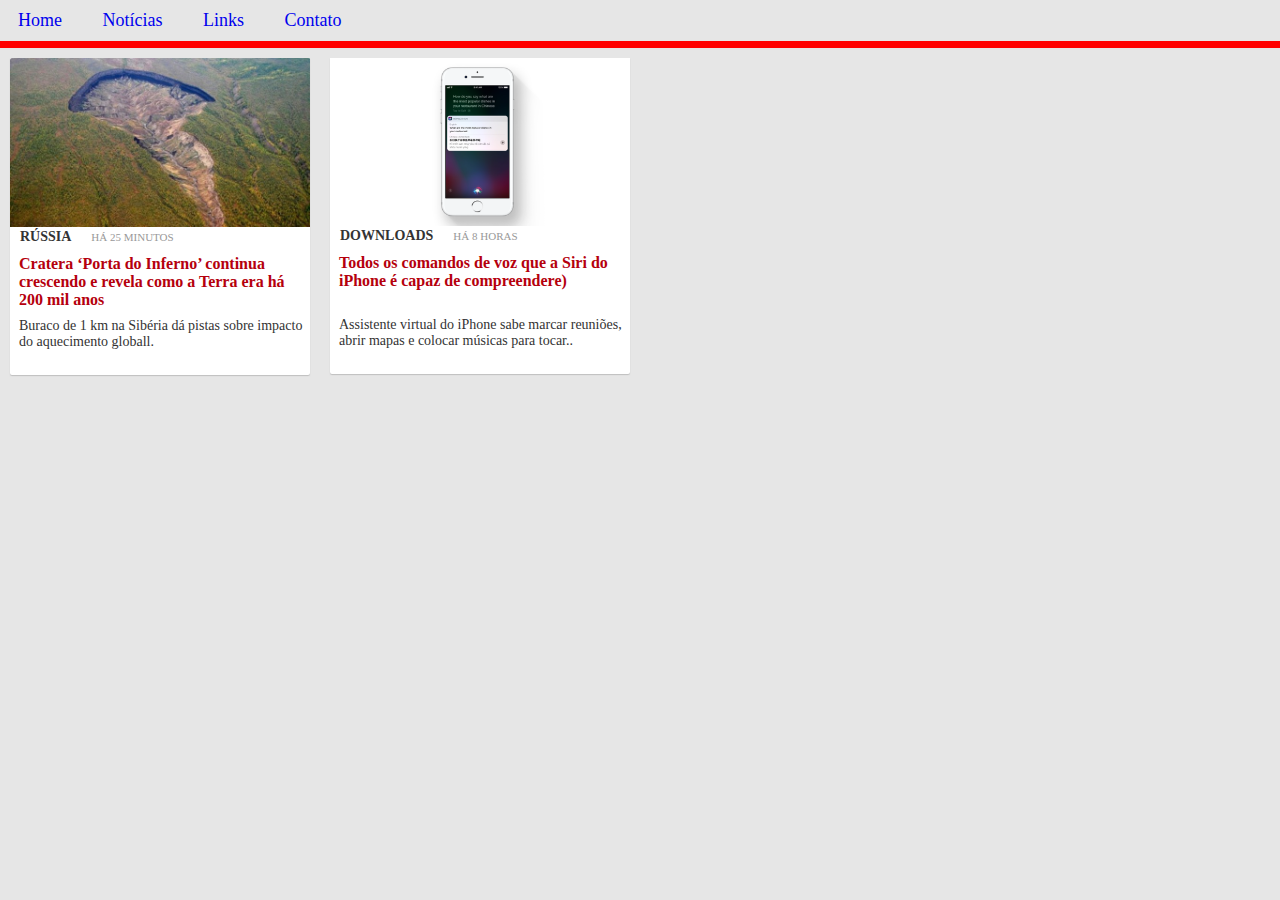
==== pm-proj002/index.html @ 6e21061e "Projetos makets" ====
<!DOCTYPE html>

<html lang="pt-br">
    
    <head>
       <meta charset="UTF-8">
        <title>pm-proj002-noticia</title>
          
        <link rel="stylesheet" href="estilo.css">
    </head>
    
    <body>
        <div class="menu">   
        <ul>
       
        <li><a href="#">Home</a></li>
        <li><a href="#">Notícias</a></li>
        <li><a href="#">Links</a></li>
        <li><a href="#">Contato</a></li>
        </ul>
        </div>    
        <hr>
         
        <div class="noticia"> 
                 
        <a href="http://bit.ly/pm-proj002-noticia">
           
            <img src="cratera.jpg" alt="Cratera" title="Localizada na floresta boreal da Sibéria, enorme cratera cresce, em média, 10 metros por ano e serve de alerta contra o desmatamento e o aquecimento global (Foto: Alexander Gabyshev )" width="100%">
            
          </a>
                    
        <span class="local">Rússia</span>
            
        <span class="tempo">Há 25 minutos</span>
            
        <a href="http://bit.ly/pm-proj002-noticia">
            <h2 class="title">Cratera ‘Porta do Inferno’ continua crescendo e revela como a Terra era há 200 mil anos</h2>
        </a>
            
        <p class="title-2">Buraco de 1 km na Sibéria dá pistas sobre impacto do aquecimento globall.</p>
    
        </div>
    
        <p></p>
        
         <div class="noticia">
         
         <a  href= "http://www.techtudo.com.br/listas/2017/08/todos-os-comandos-de-voz-que-a-siri-do-iphone-e-capaz-de-compreender.ghtml">
         <img src="Siri.png" alt="Iphone" title="Siri está mais inteligente no iOS 11 (Foto: Divulgação/Apple)" width="100%"/>
            
        </a>     
                            
                        
        <span class="local">Downloads</span>
        
        <span class="tempo">Há 8 horas</span>
            
        
            
        <a href="http://www.techtudo.com.br/listas/2017/08/todos-os-comandos-de-voz-que-a-siri-do-iphone-e-capaz-de-compreender.ghtml">
            <h2 class="title">Todos os comandos de voz que a Siri do iPhone é capaz de compreendere)</h2>
        </a>
        <p class="title-2">Assistente virtual do iPhone sabe marcar reuniões, abrir mapas e colocar músicas para tocar..</p>
        </div>
        
            
    </body>
</html>
---- pm-proj002/estilo.css ----
*{
    padding: 0;
    margin: 0;
}
body {
    
    background-color:#e6e6e6;
    font-family:open sans;
    width: 100%;
}

.menu{
    list-style: none;
    font-size:18px;
     text-decoration-color: #ffffff;
     
}
.menu li{
     display:inline-block;
     margin:8px;
     padding: 2px 10px;
    text-decoration-color: #ffffff;
    
         
    
}
.menu li a:hover{
     border-bottom: 3px solid #EA0000; 
     color:white;
}

hr{
      border: 1px solid #f00;
      background-color: #f00;
      height: 5px;
    
}
.noticia{
   width: 300px;
   background-color:#ffffff;
   border-radius: 0 0 2px 2px;
   box-shadow: 0 1px 1px rgba(153, 153, 153, 0.5);
   display:table;
   margin:10px;
   float: left;

   
}


img {
    
     border-radius:2px 1px 0 0;
     transition: 0,2s;
     display:block;
     
           
}

  
.local{
    margin-right: 10px;    
    overflow: visible;
    color:#333333;
    font-size:14px;
    font-weight: 600;
    line-height: 16px;
    text-transform: uppercase;
    margin:10px; 

}

.tempo {
    color: #999999;
    font-size: 11px;
    font-weight: 300;
    line-height: 16px;
    text-transform: uppercase;
    margin:10px;
    
              
}

.title{
    width:283px;
    height:54px;
    color:#b5000d;
    font-size:16px;
    font-weight: 700;
    line-height: 18px;
    margin-top:10px;
    margin-left:9px;        
}
a{
    text-decoration:none;
}

.title-2 {
    color:#333333;
    font-size:14px;
    font-weight: 300;
    line-height: 16px;
    margin-top:9px;
    margin-left:9px;
    margin-bottom: 25px;
    
    
}
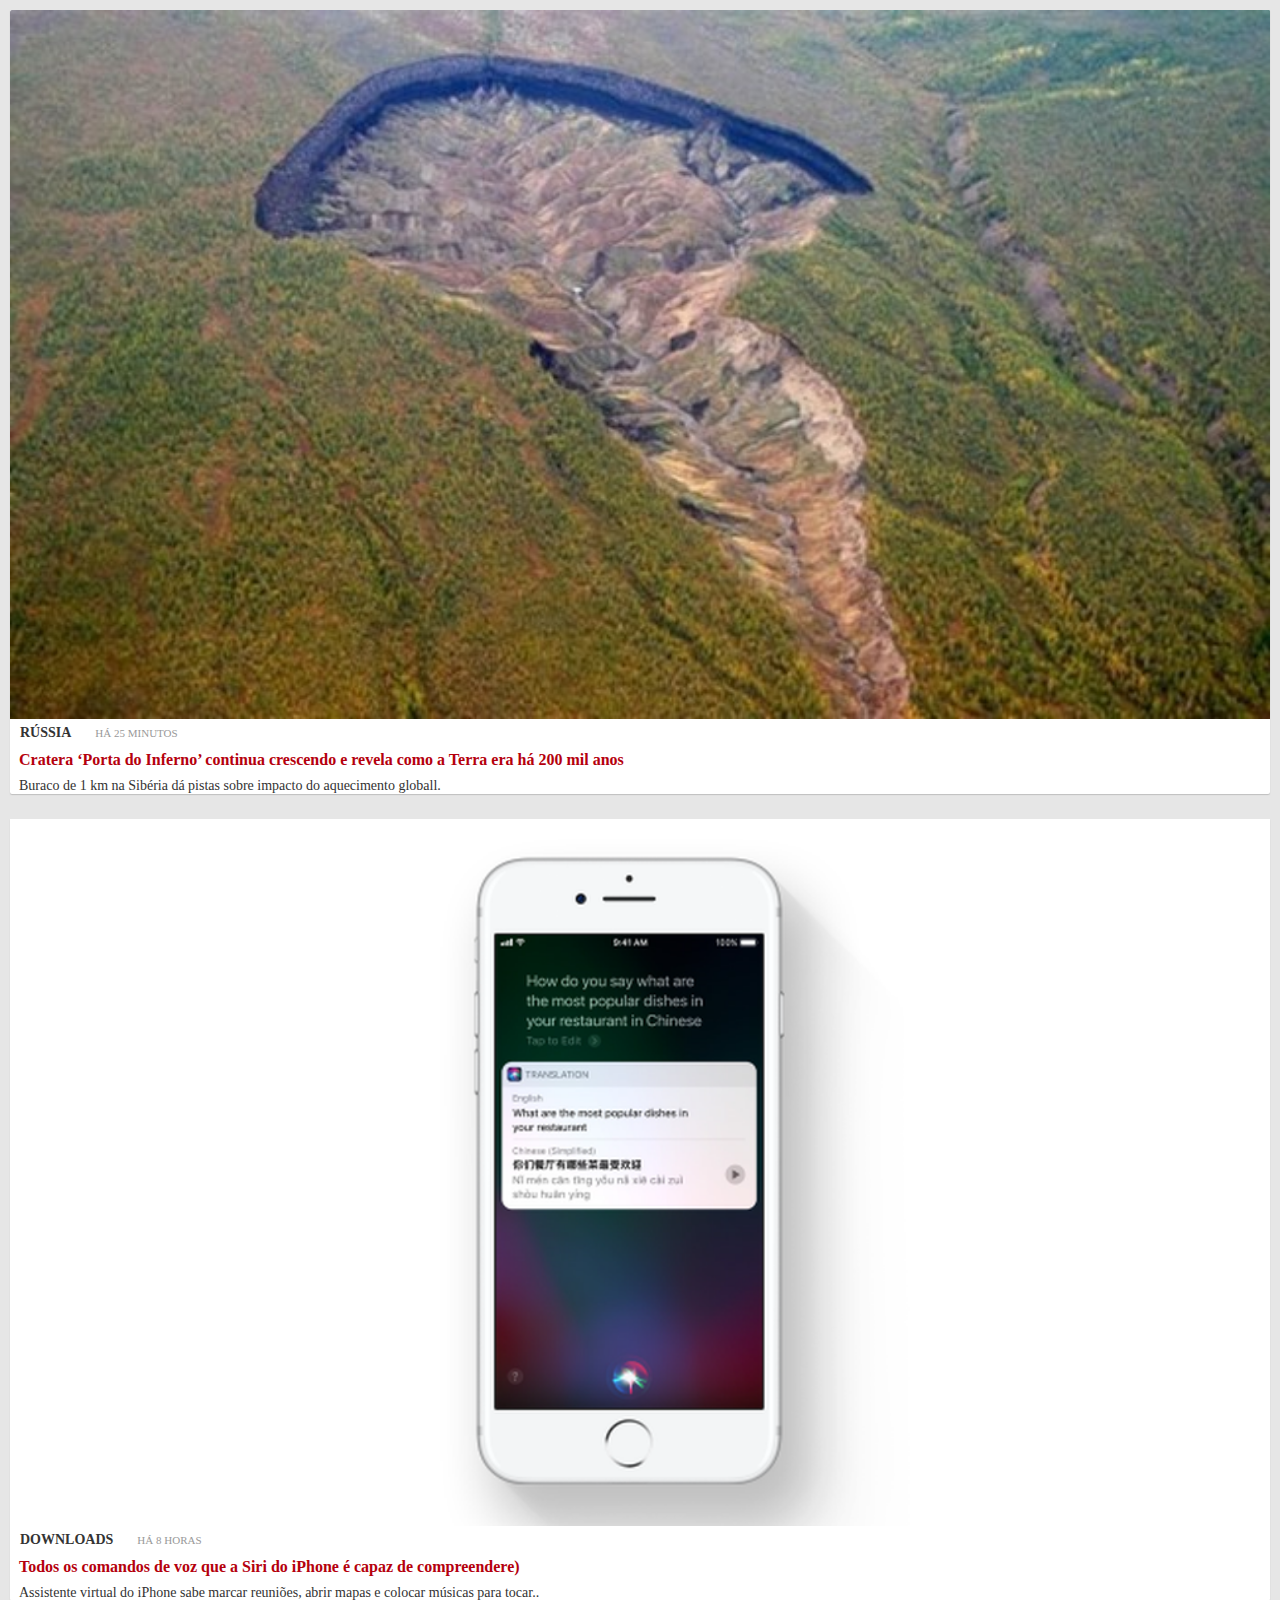
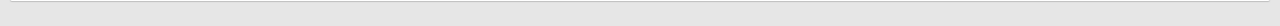
==== commit 2cabf969: "atualização de projetos" ====
--- a/pm-proj002/index.html
+++ b/pm-proj002/index.html
@@ -10,22 +10,13 @@
     </head>
     
     <body>
-        <div class="menu">   
-        <ul>
-       
-        <li><a href="#">Home</a></li>
-        <li><a href="#">Notícias</a></li>
-        <li><a href="#">Links</a></li>
-        <li><a href="#">Contato</a></li>
-        </ul>
-        </div>    
-        <hr>
+        
          
         <div class="noticia"> 
                  
         <a href="http://bit.ly/pm-proj002-noticia">
            
-            <img src="cratera.jpg" alt="Cratera" title="Localizada na floresta boreal da Sibéria, enorme cratera cresce, em média, 10 metros por ano e serve de alerta contra o desmatamento e o aquecimento global (Foto: Alexander Gabyshev )" width="100%">
+            <img src="cratera.jpg" alt="Cratera" title="Localizada na floresta boreal da Sibéria, enorme cratera cresce, em média, 10 metros por ano e serve de alerta contra o desmatamento e o aquecimento global (Foto: Alexander Gabyshev )">
             
           </a>
                     
@@ -46,7 +37,7 @@
          <div class="noticia">
          
          <a  href= "http://www.techtudo.com.br/listas/2017/08/todos-os-comandos-de-voz-que-a-siri-do-iphone-e-capaz-de-compreender.ghtml">
-         <img src="Siri.png" alt="Iphone" title="Siri está mais inteligente no iOS 11 (Foto: Divulgação/Apple)" width="100%"/>
+         <img src="Siri.png" alt="Iphone" title="Siri está mais inteligente no iOS 11 (Foto: Divulgação/Apple)">
             
         </a>     
                             
--- a/pm-proj002/estilo.css
+++ b/pm-proj002/estilo.css
@@ -7,54 +7,22 @@
     background-color:#e6e6e6;
     font-family:open sans;
     width: 100%;
-}
+    }
 
-.menu{
-    list-style: none;
-    font-size:18px;
-     text-decoration-color: #ffffff;
-     
-}
-.menu li{
-     display:inline-block;
-     margin:8px;
-     padding: 2px 10px;
-    text-decoration-color: #ffffff;
-    
-         
-    
-}
-.menu li a:hover{
-     border-bottom: 3px solid #EA0000; 
-     color:white;
-}
 
-hr{
-      border: 1px solid #f00;
-      background-color: #f00;
-      height: 5px;
-    
-}
 .noticia{
-   width: 300px;
    background-color:#ffffff;
    border-radius: 0 0 2px 2px;
    box-shadow: 0 1px 1px rgba(153, 153, 153, 0.5);
-   display:table;
    margin:10px;
-   float: left;
-
-   
+    
 }
 
 
 img {
-    
      border-radius:2px 1px 0 0;
      transition: 0,2s;
-     display:block;
-     
-           
+     width: 100%;          
 }
 
   
@@ -82,8 +50,6 @@
 }
 
 .title{
-    width:283px;
-    height:54px;
     color:#b5000d;
     font-size:16px;
     font-weight: 700;
@@ -102,7 +68,5 @@
     line-height: 16px;
     margin-top:9px;
     margin-left:9px;
-    margin-bottom: 25px;
-    
-    
+    margin-bottom: 25px; 
 }